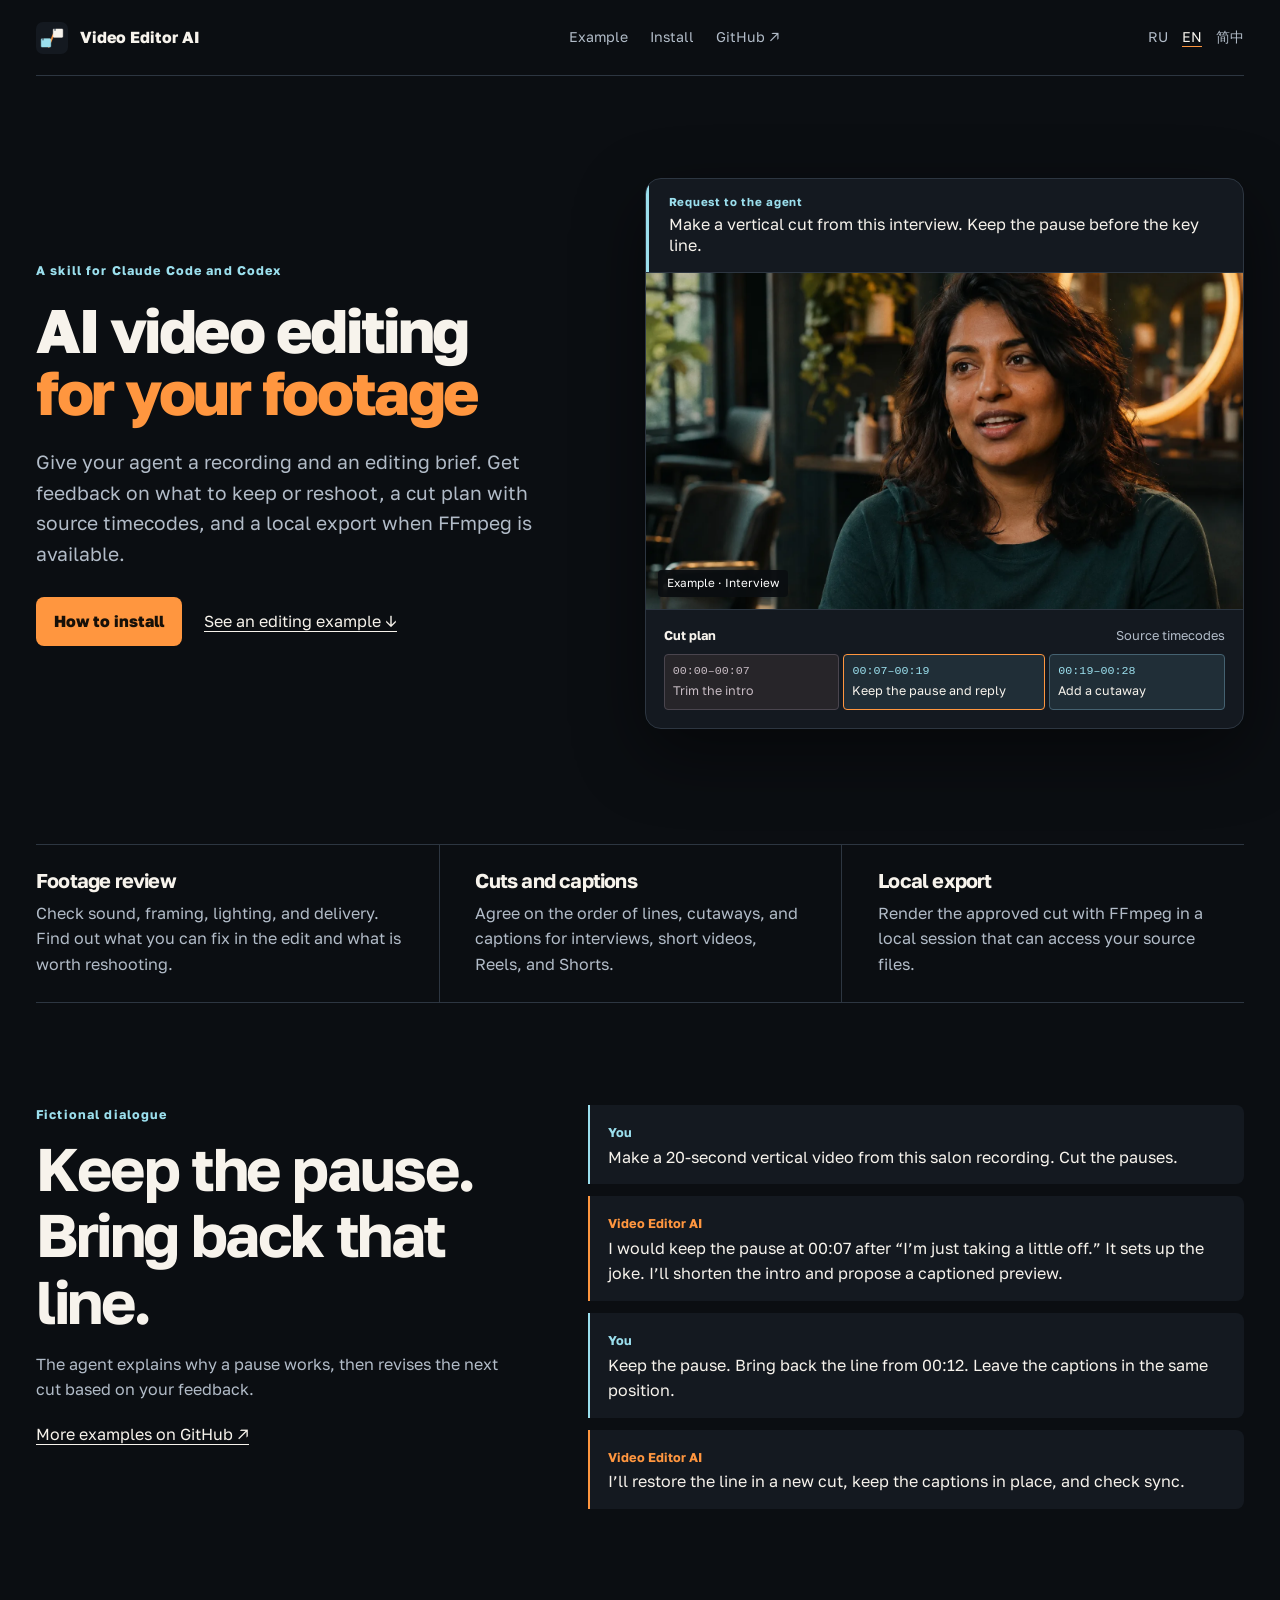
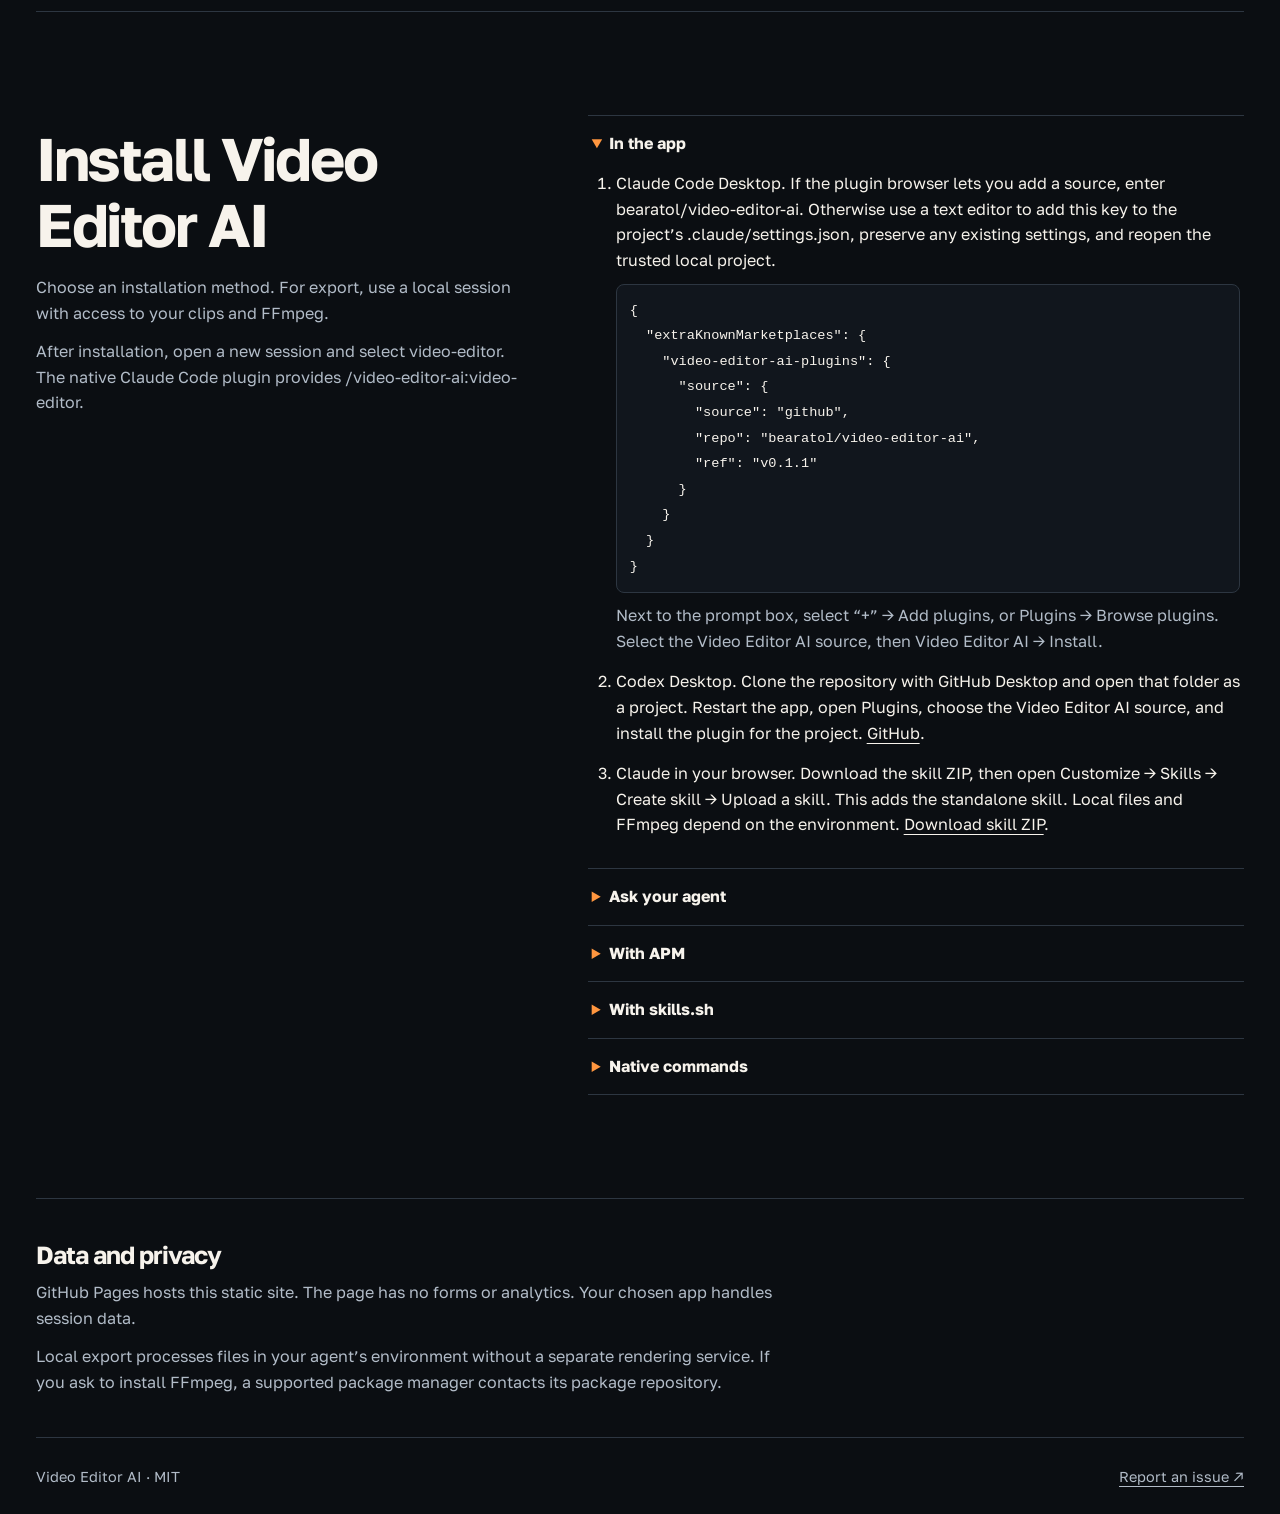
==== docs/en/index.html @ 837e510e "Redesign and localize Video Editor AI" ====
<!doctype html>
<html lang="en">
<head>
<meta charset="utf-8">
<meta name="viewport" content="width=device-width, initial-scale=1">
<meta http-equiv="Content-Security-Policy" content="default-src 'none'; style-src 'self'; img-src 'self'; font-src 'self'; base-uri 'none'; form-action 'none'">
<title>AI video editing skill for Claude Code and Codex | Video Editor AI</title>
<meta name="description" content="Edit video with Claude Code or Codex. Review footage, plan timecoded cuts for interviews and shorts, refine captions, and export locally with FFmpeg.">
<link rel="canonical" href="https://bearatol.github.io/video-editor-ai/en/">
<link rel="alternate" hreflang="ru" href="https://bearatol.github.io/video-editor-ai/">
<link rel="alternate" hreflang="en" href="https://bearatol.github.io/video-editor-ai/en/">
<link rel="alternate" hreflang="zh-Hans" href="https://bearatol.github.io/video-editor-ai/zh/">
<link rel="alternate" hreflang="x-default" href="https://bearatol.github.io/video-editor-ai/">
<meta property="og:type" content="website">
<meta property="og:locale" content="en_US">
<meta property="og:site_name" content="Video Editor AI">
<meta property="og:title" content="AI video editing skill for Claude Code and Codex">
<meta property="og:description" content="Edit video with Claude Code or Codex. Review footage, plan timecoded cuts for interviews and shorts, refine captions, and export locally with FFmpeg.">
<meta property="og:url" content="https://bearatol.github.io/video-editor-ai/en/">
<meta property="og:image" content="https://bearatol.github.io/video-editor-ai/assets/video-editor-ai.jpg">
<meta property="og:image:width" content="1200">
<meta property="og:image:height" content="630">
<meta name="twitter:card" content="summary_large_image">
<link rel="icon" href="../assets/logo.png" type="image/png">
<link rel="stylesheet" href="../style.css">
</head>
<body>
<a class="skip" href="#main">Skip to content</a>
<header class="top wrap">
  <a class="brand" href="./"><img src="../assets/logo.png" width="32" height="32" alt="">Video Editor AI</a>
  <nav><a href="#dialogue">Example</a><a href="#install">Install</a><a href="https://github.com/bearatol/video-editor-ai">GitHub ↗</a></nav>
  <nav class="languages" aria-label="Language"><a lang="ru" hreflang="ru" aria-label="Русский" href=".././">RU</a><a lang="en" hreflang="en" aria-label="English" aria-current="page" href="../en/">EN</a><a lang="zh-Hans" hreflang="zh-Hans" aria-label="简体中文" href="../zh/">简中</a></nav>
</header>
<main class="wrap" id="main">
  <section class="hero" aria-labelledby="title">
    <div>
      <p class="kicker">A skill for Claude Code and Codex</p>
      <h1 id="title">AI video editing<span>for your footage</span></h1>
      <p class="lead">Give your agent a recording and an editing brief. Get feedback on what to keep or reshoot, a cut plan with source timecodes, and a local export when FFmpeg is available.</p>
      <div class="actions"><a class="primary" href="#install">How to install</a><a href="#dialogue">See an editing example ↓</a></div>
    </div>
    <div class="reel" id="example">
      <div class="brief"><strong>Request to the agent</strong><p>Make a vertical cut from this interview. Keep the pause before the key line.</p></div>
      <div class="still"><img src="../assets/interview.webp" fetchpriority="high" width="1536" height="1024" alt="Fictional interview with a woman in a hair salon"><span>Example · Interview</span></div>
      <figure class="edit"><figcaption><strong>Cut plan</strong><span>Source timecodes</span></figcaption><ol class="clips"><li><time>00:00–00:07</time>Trim the intro</li><li><time>00:07–00:19</time>Keep the pause and reply</li><li><time>00:19–00:28</time>Add a cutaway</li></ol></figure>
    </div>
  </section>
  <section class="capabilities" aria-label="A skill for Claude Code and Codex"><article><h2>Footage review</h2><p>Check sound, framing, lighting, and delivery. Find out what you can fix in the edit and what is worth reshooting.</p></article><article><h2>Cuts and captions</h2><p>Agree on the order of lines, cutaways, and captions for interviews, short videos, Reels, and Shorts.</p></article><article><h2>Local export</h2><p>Render the approved cut with FFmpeg in a local session that can access your source files.</p></article></section>
  <section id="dialogue" class="split" aria-labelledby="story">
    <div class="section-intro"><p class="kicker">Fictional dialogue</p><h2 id="story">Keep the pause. Bring back that line.</h2><p>The agent explains why a pause works, then revises the next cut based on your feedback.</p><a href="https://github.com/bearatol/video-editor-ai/blob/main/EXAMPLES.md#english">More examples on GitHub ↗</a></div>
    <div class="conversation"><div class="message"><strong>You</strong><p>Make a 20-second vertical video from this salon recording. Cut the pauses.</p></div><div class="message"><strong>Video Editor AI</strong><p>I would keep the pause at 00:07 after “I’m just taking a little off.” It sets up the joke. I’ll shorten the intro and propose a captioned preview.</p></div><div class="message"><strong>You</strong><p>Keep the pause. Bring back the line from 00:12. Leave the captions in the same position.</p></div><div class="message"><strong>Video Editor AI</strong><p>I’ll restore the line in a new cut, keep the captions in place, and check sync.</p></div></div>
  </section>
  <section id="install" class="split" aria-labelledby="installation">
    <div class="section-intro"><h2 id="installation">Install Video Editor AI</h2><p>Choose an installation method. For export, use a local session with access to your clips and FFmpeg.</p><p>After installation, open a new session and select video-editor. The native Claude Code plugin provides /video-editor-ai:video-editor.</p></div>
    <div class="methods"><details open><summary>In the app</summary><div><ol><li>Claude Code Desktop. If the plugin browser lets you add a source, enter bearatol/video-editor-ai. Otherwise use a text editor to add this key to the project’s .claude/settings.json, preserve any existing settings, and reopen the trusted local project.<pre><code>{
  &quot;extraKnownMarketplaces&quot;: {
    &quot;video-editor-ai-plugins&quot;: {
      &quot;source&quot;: {
        &quot;source&quot;: &quot;github&quot;,
        &quot;repo&quot;: &quot;bearatol/video-editor-ai&quot;,
        &quot;ref&quot;: &quot;v0.1.1&quot;
      }
    }
  }
}</code></pre><p>Next to the prompt box, select “+” → Add plugins, or Plugins → Browse plugins. Select the Video Editor AI source, then Video Editor AI → Install.</p></li><li>Codex Desktop. Clone the repository with GitHub Desktop and open that folder as a project. Restart the app, open Plugins, choose the Video Editor AI source, and install the plugin for the project. <a href="https://github.com/bearatol/video-editor-ai">GitHub</a>.</li><li>Claude in your browser. Download the skill ZIP, then open Customize → Skills → Create skill → Upload a skill. This adds the standalone skill. Local files and FFmpeg depend on the environment. <a href="../assets/video-editor-skill.zip" download>Download skill ZIP</a>.</li></ol></div></details>
<details><summary>Ask your agent</summary><div><p>Paste into a local Claude Code or Codex session with access to the project and tools:</p><blockquote>Install Video Editor AI from https://github.com/bearatol/video-editor-ai for this project. Read the project’s official installation guide, use the method supported here, and verify that the video-editor skill is available. Ask me if the environment requires approval. Leave FFmpeg installation for a separate request.</blockquote></div></details>
<details><summary>With APM</summary><div><p>With APM installed, run this from the project directory. APM installs the skill for both agents and records the version in apm.lock.yaml.</p><pre><code>apm install bearatol/video-editor-ai/plugins/video-editor-ai#v0.1.1 --target claude,codex</code></pre></div></details>
<details><summary>With skills.sh</summary><div><p>With Node.js 22.20 or later, run this from your project directory and choose an agent in the installer.</p><pre><code>npx skills@1.9.0 add bearatol/video-editor-ai --skill video-editor</code></pre><a href="https://skills.sh/bearatol/video-editor-ai/video-editor">View on skills.sh</a></div></details>
<details><summary>Native commands</summary><div><p>Claude Code</p><pre><code>/plugin marketplace add bearatol/video-editor-ai
/plugin install video-editor-ai@video-editor-ai-plugins</code></pre><p>Codex CLI</p><pre><code>codex plugin marketplace add bearatol/video-editor-ai --ref main
codex plugin add video-editor-ai@video-editor-ai-plugins</code></pre></div></details></div>
  </section>
  <section id="privacy" class="privacy"><h2>Data and privacy</h2><p>GitHub Pages hosts this static site. The page has no forms or analytics. Your chosen app handles session data.</p><p>Local export processes files in your agent’s environment without a separate rendering service. If you ask to install FFmpeg, a supported package manager contacts its package repository.</p></section>
</main>
<footer class="bottom wrap"><span>Video Editor AI · MIT</span><a href="https://github.com/bearatol/video-editor-ai/issues">Report an issue ↗</a></footer>
</body>
</html>
---- docs/style.css ----
@font-face {
  font-family: Golos;
  src: url("fonts/GolosText.ttf") format("truetype");
  font-weight: 400 900;
  font-display: swap;
}
:root {
  color-scheme: dark;
  --bg: #0b0e12;
  --panel: #141920;
  --line: #2d3641;
  --text: #f7f3ec;
  --muted: #b2bcc8;
  --orange: #ff963f;
  --blue: #9bdfed;
}
*, *::before, *::after { box-sizing: border-box; }
html { scroll-padding-top: 24px; }
body { margin: 0; background: var(--bg); color: var(--text); font: 16px/1.6 Golos, "PingFang SC", "Microsoft YaHei", sans-serif; }
a { color: inherit; text-underline-offset: .26em; }
a:hover { color: var(--orange); }
a:focus-visible, summary:focus-visible { outline: 2px solid var(--blue); outline-offset: 5px; }
img { display: block; width: 100%; }
h1, h2, h3, p, figure, blockquote { margin: 0; }
h1, h2, h3 { line-height: 1.1; letter-spacing: -.04em; }
h2 { font-size: clamp(2rem, 4.7vw, 4.1rem); }
h3 { font-size: 1.25rem; }
p + p { margin-top: .8rem; }
.wrap { width: min(1280px, 100% - 72px); margin-inline: auto; }
.skip { position: absolute; left: 16px; top: 16px; z-index: 2; padding: 10px 16px; background: var(--panel); transform: translateY(-150%); }
.skip:focus { transform: none; }
.top, .bottom { min-height: 76px; display: flex; align-items: center; justify-content: space-between; gap: 16px 32px; }
.top { border-bottom: 1px solid var(--line); }
.brand { display: inline-flex; align-items: center; gap: 12px; text-decoration: none; font-weight: 760; white-space: nowrap; }
.brand img { width: 32px; height: 32px; border-radius: 7px; }
nav { display: flex; align-items: center; flex-wrap: wrap; gap: 8px 22px; }
nav a { font-size: .88rem; text-decoration: none; color: var(--muted); }
.languages { gap: 8px 14px; }
.languages a[aria-current] { color: var(--text); text-decoration: underline; text-decoration-color: var(--orange); }
.hero { padding: clamp(46px, 8vw, 124px) 0 clamp(65px, 9vw, 132px); display: grid; grid-template-columns: 1fr minmax(0, 1.1fr); gap: clamp(30px, 5vw, 78px); align-items: center; }
.kicker { color: var(--blue); font-size: .79rem; letter-spacing: .09em; font-weight: 720; }
h1 { font-size: clamp(2.45rem, 4.8vw, 4.55rem); line-height: 1.01; margin: 18px 0 24px; font-weight: 770; overflow-wrap: break-word; }
h1 span { display: block; color: var(--orange); }
:lang(zh-Hans) h1, :lang(zh-Hans) h2, :lang(zh-Hans) h3 { letter-spacing: 0; }
.lead { max-width: 49ch; font-size: clamp(1rem, 1.55vw, 1.2rem); color: var(--muted); }
.actions { display: flex; align-items: center; flex-wrap: wrap; gap: 16px 22px; margin-top: 27px; }
.primary { display: inline-block; background: var(--orange); color: #171008; border-radius: 8px; padding: 12px 18px; font-weight: 800; text-decoration: none; }
.primary:hover { background: #ffb779; color: #171008; }
.reel { margin: 0; border: 1px solid var(--line); border-radius: 16px; background: var(--panel); overflow: hidden; box-shadow: 0 24px 70px #0007; }
.brief { padding: 15px 20px; border-left: 3px solid var(--blue); }
.brief strong { display: block; color: var(--blue); font: 700 .72rem/1.4 Golos, sans-serif; letter-spacing: .06em; margin-bottom: 3px; }
.brief p { line-height: 1.35; }
.still { position: relative; border-block: 1px solid var(--line); }
.still img { aspect-ratio: 16/9; height: auto; object-fit: cover; object-position: center 38%; }
.still span { position: absolute; bottom: 12px; left: 12px; background: #0a0d11ef; color: #fff; padding: 4px 9px; border-radius: 4px; font-size: .73rem; }
.edit { padding: 15px 18px 18px; }
.edit figcaption { display: flex; justify-content: space-between; align-items: center; color: var(--muted); font-size: .8rem; gap: 10px; }
.edit figcaption strong { color: var(--text); }
.clips { display: grid; grid-template-columns: 1fr 1.15fr 1fr; gap: 4px; list-style: none; padding: 0; margin: 9px 0 0; }
.clips li { min-width: 0; padding: 8px; border: 1px solid #456271; border-radius: 4px; background: #202e37; font-size: .78rem; }
.clips li:first-child { background: #272529; border-color: #4a454e; color: #c7bbc3; }
.clips li:nth-child(2) { border-color: var(--orange); }
.clips time { display: block; color: var(--blue); font: .73rem/1.5 ui-monospace, monospace; white-space: nowrap; }
.clips li:first-child time { color: #c7bbc3; }
.capabilities { display: grid; grid-template-columns: repeat(3, 1fr); border-block: 1px solid var(--line); }
.capabilities article { padding: 24px clamp(0px, 2.8vw, 36px); }
.capabilities article:first-child { padding-left: 0; }
.capabilities article + article { border-left: 1px solid var(--line); }
.capabilities p { margin-top: 10px; color: var(--muted); max-width: 39ch; }
.split { display: grid; grid-template-columns: .85fr minmax(0, 1.15fr); gap: clamp(24px, 5.2vw, 80px); padding: clamp(52px, 8vw, 105px) 0; border-bottom: 1px solid var(--line); }
.section-intro h2 { margin: 10px 0 18px; }
.section-intro p:not(.kicker), .privacy p { color: var(--muted); }
.section-intro a { display: inline-block; margin-top: 19px; }
.conversation { display: grid; gap: 12px; align-content: start; }
.message { background: var(--panel); padding: 14px 18px; border-left: 2px solid var(--orange); border-radius: 0 8px 8px 0; }
.message:nth-child(odd) { border-color: var(--blue); }
.message strong { color: var(--blue); font-size: .8rem; }
.message:nth-child(even) strong { color: var(--orange); }
.methods { border-top: 1px solid var(--line); }
details { border-bottom: 1px solid var(--line); }
summary { padding: 15px 4px; font-weight: 720; cursor: pointer; }
summary::marker { color: var(--orange); }
details > div { padding: 0 4px 18px; }
details p { color: var(--muted); }
details ol { margin: 0 0 12px; padding-left: 24px; }
pre { max-width: 100%; margin: 10px 0; padding: 13px; border: 1px solid var(--line); border-radius: 8px; background: #11161d; white-space: pre-wrap; overflow-wrap: anywhere; }
code { font: .85em/1.5 ui-monospace, monospace; }
details blockquote { margin-top: 8px; border-left: 2px solid var(--blue); padding-left: 12px; }
.privacy { padding: 42px 0; border-bottom: 1px solid var(--line); }
.privacy h2 { font-size: 1.55rem; margin-bottom: 12px; }
.privacy p { max-width: 76ch; }
.bottom { font-size: .9rem; color: var(--muted); }
@media (max-width: 860px) {
  .wrap { width: min(100% - 40px, 680px); }
  .hero, .split { grid-template-columns: minmax(0, 1fr); }
  .top { padding: 12px 0; flex-wrap: wrap; }
  .top > nav:first-of-type { order: 1; width: 100%; }
  .capabilities { grid-template-columns: minmax(0, 1fr); }
  .capabilities article { padding: 19px 0; }
  .capabilities article + article { border-left: 0; border-top: 1px solid var(--line); }
}
@media (max-width: 440px) {
  .wrap { width: calc(100% - 32px); }
  .clips { grid-template-columns: 1fr; }
  .clips li { display: grid; grid-template-columns: 92px 1fr; align-items: baseline; gap: 8px; }
  .top { gap: 7px 10px; }
  .languages { gap: 8px; }
}
.capabilities h2 { font-size: 1.25rem; }
.methods li + li { margin-top: 15px; }

:lang(ru) h1 { font-size: clamp(2rem, 4.05vw, 3.8rem); }
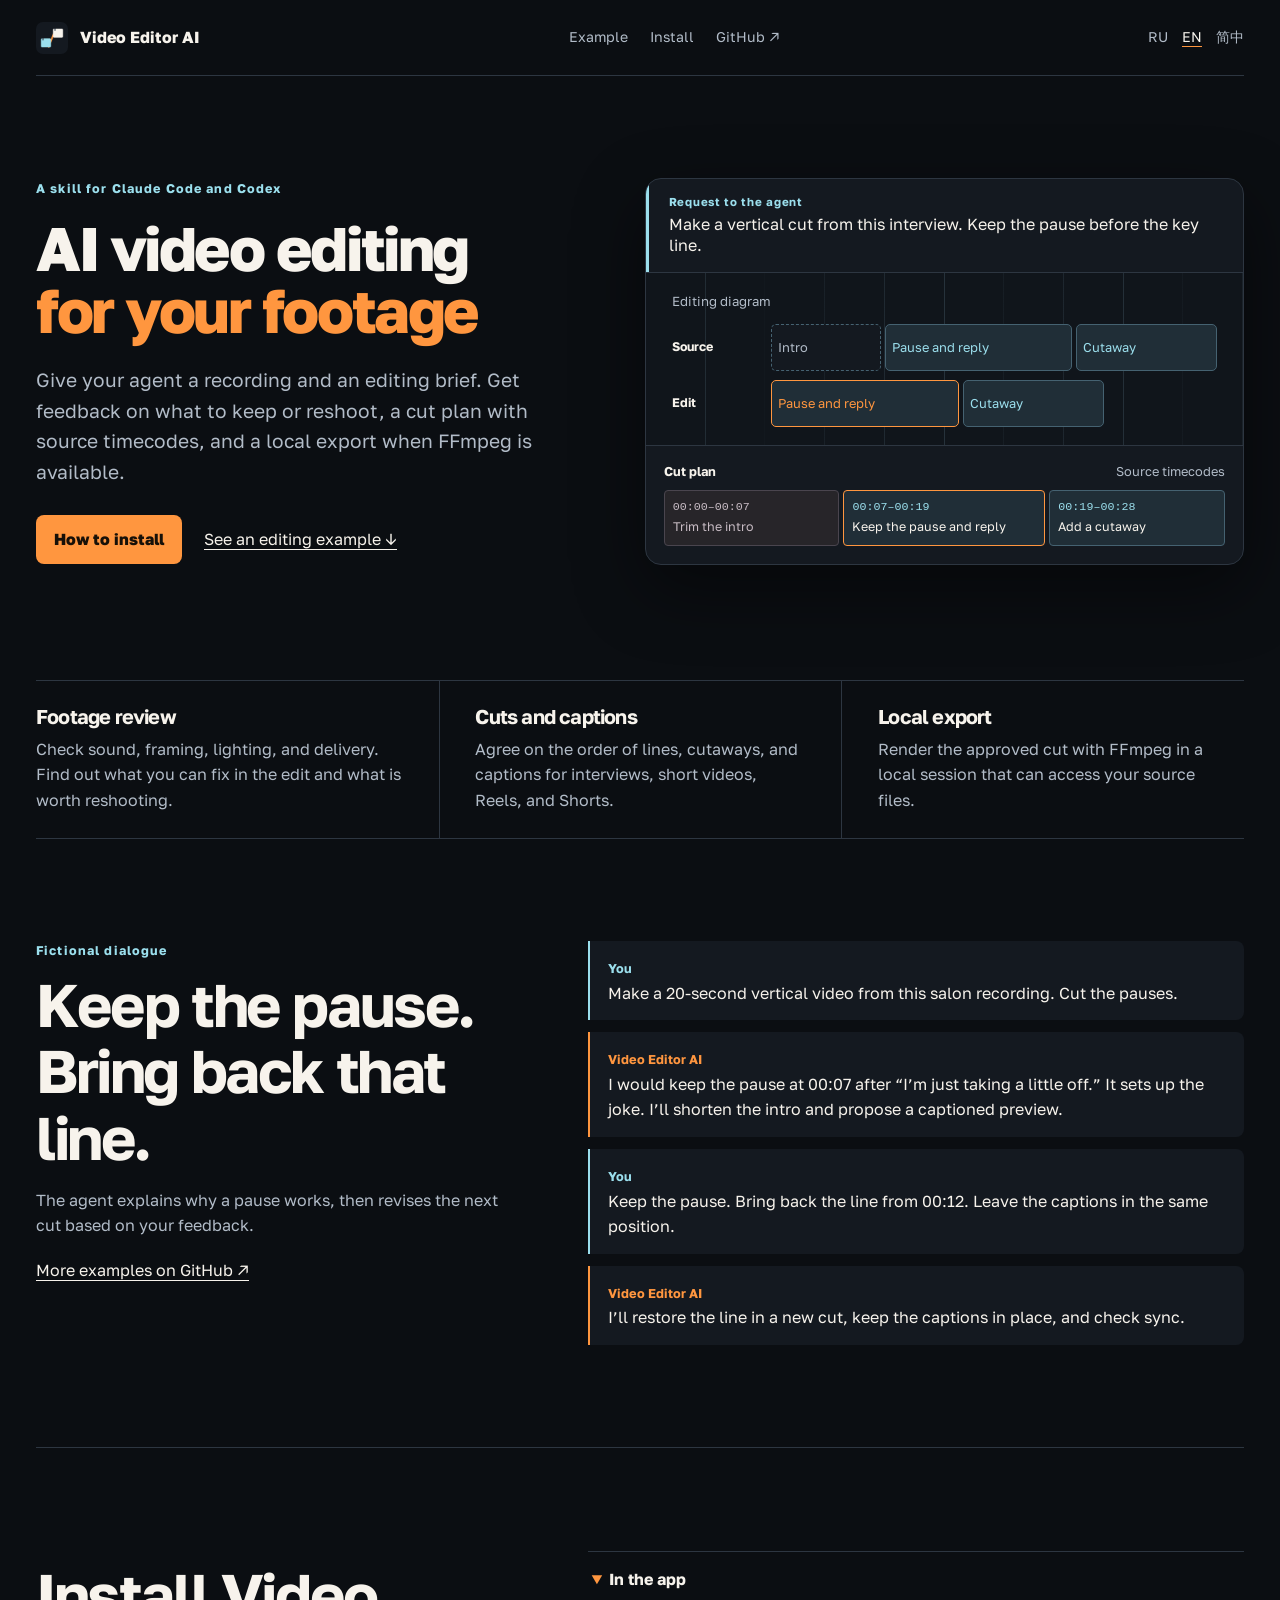
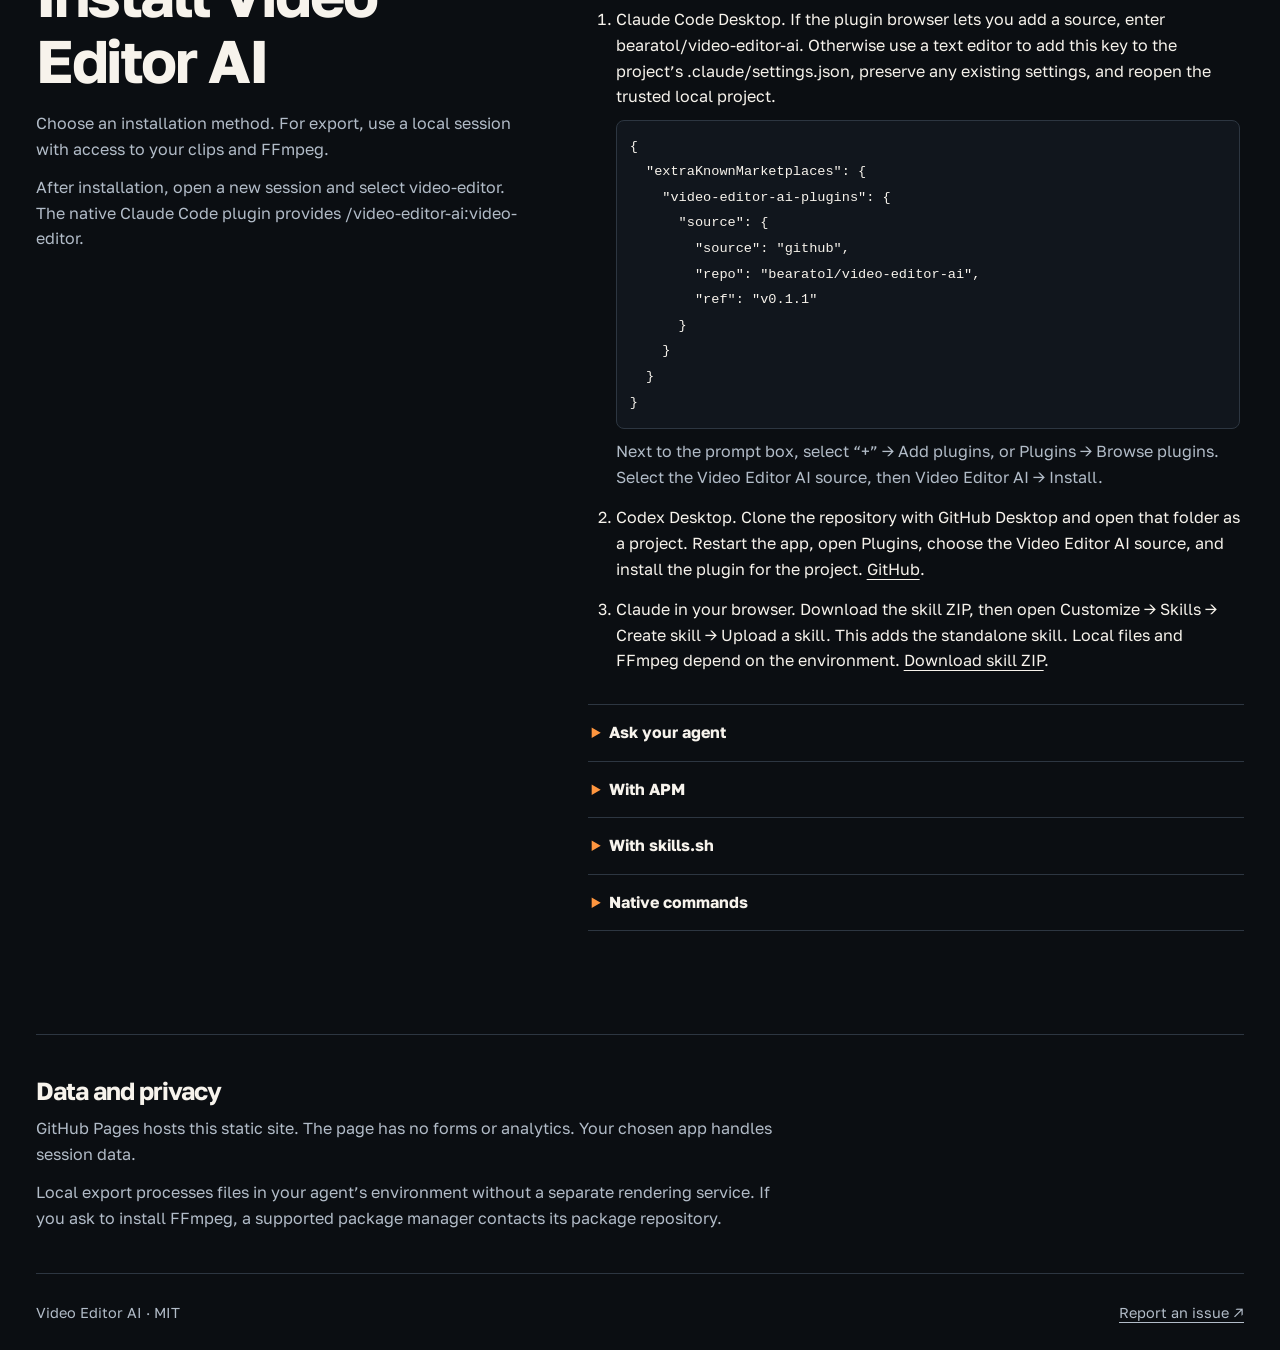
==== commit 7b3ed518: "Show the editing workflow with a diagram" ====
--- a/docs/en/index.html
+++ b/docs/en/index.html
@@ -17,7 +17,7 @@
 <meta property="og:title" content="AI video editing skill for Claude Code and Codex">
 <meta property="og:description" content="Edit video with Claude Code or Codex. Review footage, plan timecoded cuts for interviews and shorts, refine captions, and export locally with FFmpeg.">
 <meta property="og:url" content="https://bearatol.github.io/video-editor-ai/en/">
-<meta property="og:image" content="https://bearatol.github.io/video-editor-ai/assets/video-editor-ai.jpg">
+<meta property="og:image" content="https://bearatol.github.io/video-editor-ai/assets/video-editor-ai-diagram.jpg">
 <meta property="og:image:width" content="1200">
 <meta property="og:image:height" content="630">
 <meta name="twitter:card" content="summary_large_image">
@@ -41,7 +41,11 @@
     </div>
     <div class="reel" id="example">
       <div class="brief"><strong>Request to the agent</strong><p>Make a vertical cut from this interview. Keep the pause before the key line.</p></div>
-      <div class="still"><img src="../assets/interview.webp" fetchpriority="high" width="1536" height="1024" alt="Fictional interview with a woman in a hair salon"><span>Example · Interview</span></div>
+      <figure class="timeline">
+        <figcaption>Editing diagram</figcaption>
+        <div class="track"><strong>Source</strong><div class="track-clips"><span class="removed">Intro</span><span>Pause and reply</span><span>Cutaway</span></div></div>
+        <div class="track"><strong>Edit</strong><div class="track-clips trimmed"><span>Pause and reply</span><span>Cutaway</span></div></div>
+      </figure>
       <figure class="edit"><figcaption><strong>Cut plan</strong><span>Source timecodes</span></figcaption><ol class="clips"><li><time>00:00–00:07</time>Trim the intro</li><li><time>00:07–00:19</time>Keep the pause and reply</li><li><time>00:19–00:28</time>Add a cutaway</li></ol></figure>
     </div>
   </section>
--- a/docs/style.css
+++ b/docs/style.css
@@ -50,9 +50,33 @@
 .brief { padding: 15px 20px; border-left: 3px solid var(--blue); }
 .brief strong { display: block; color: var(--blue); font: 700 .72rem/1.4 Golos, sans-serif; letter-spacing: .06em; margin-bottom: 3px; }
 .brief p { line-height: 1.35; }
-.still { position: relative; border-block: 1px solid var(--line); }
-.still img { aspect-ratio: 16/9; height: auto; object-fit: cover; object-position: center 38%; }
-.still span { position: absolute; bottom: 12px; left: 12px; background: #0a0d11ef; color: #fff; padding: 4px 9px; border-radius: 4px; font-size: .73rem; }
+.timeline {
+  padding: 18px clamp(12px, 2.5vw, 26px);
+  border-block: 1px solid var(--line);
+  background: repeating-linear-gradient(90deg, transparent 0 calc(10% - 1px), #26323b 10%) #10151b;
+}
+.timeline figcaption { margin-bottom: 12px; color: var(--muted); font-size: .82rem; }
+.track { display: grid; grid-template-columns: minmax(66px, 17%) minmax(0, 1fr); align-items: center; gap: 7px; }
+.track + .track { margin-top: 9px; }
+.track strong { font-size: .78rem; }
+.track-clips { display: grid; grid-template-columns: 7fr 12fr 9fr; gap: 4px; }
+.track-clips.trimmed { grid-template-columns: 12fr 9fr 7fr; }
+.track-clips span {
+  display: grid;
+  min-width: 0;
+  min-height: 47px;
+  padding: 6px;
+  align-content: center;
+  border: 1px solid #456271;
+  border-radius: 5px;
+  background: #202e37;
+  color: var(--blue);
+  font-size: clamp(.68rem, 1vw, .83rem);
+  line-height: 1.25;
+  overflow-wrap: anywhere;
+}
+.track-clips .removed { border-style: dashed; color: var(--muted); background: #141920; }
+.track-clips.trimmed span:first-child { border-color: var(--orange); color: var(--orange); }
 .edit { padding: 15px 18px 18px; }
 .edit figcaption { display: flex; justify-content: space-between; align-items: center; color: var(--muted); font-size: .8rem; gap: 10px; }
 .edit figcaption strong { color: var(--text); }
